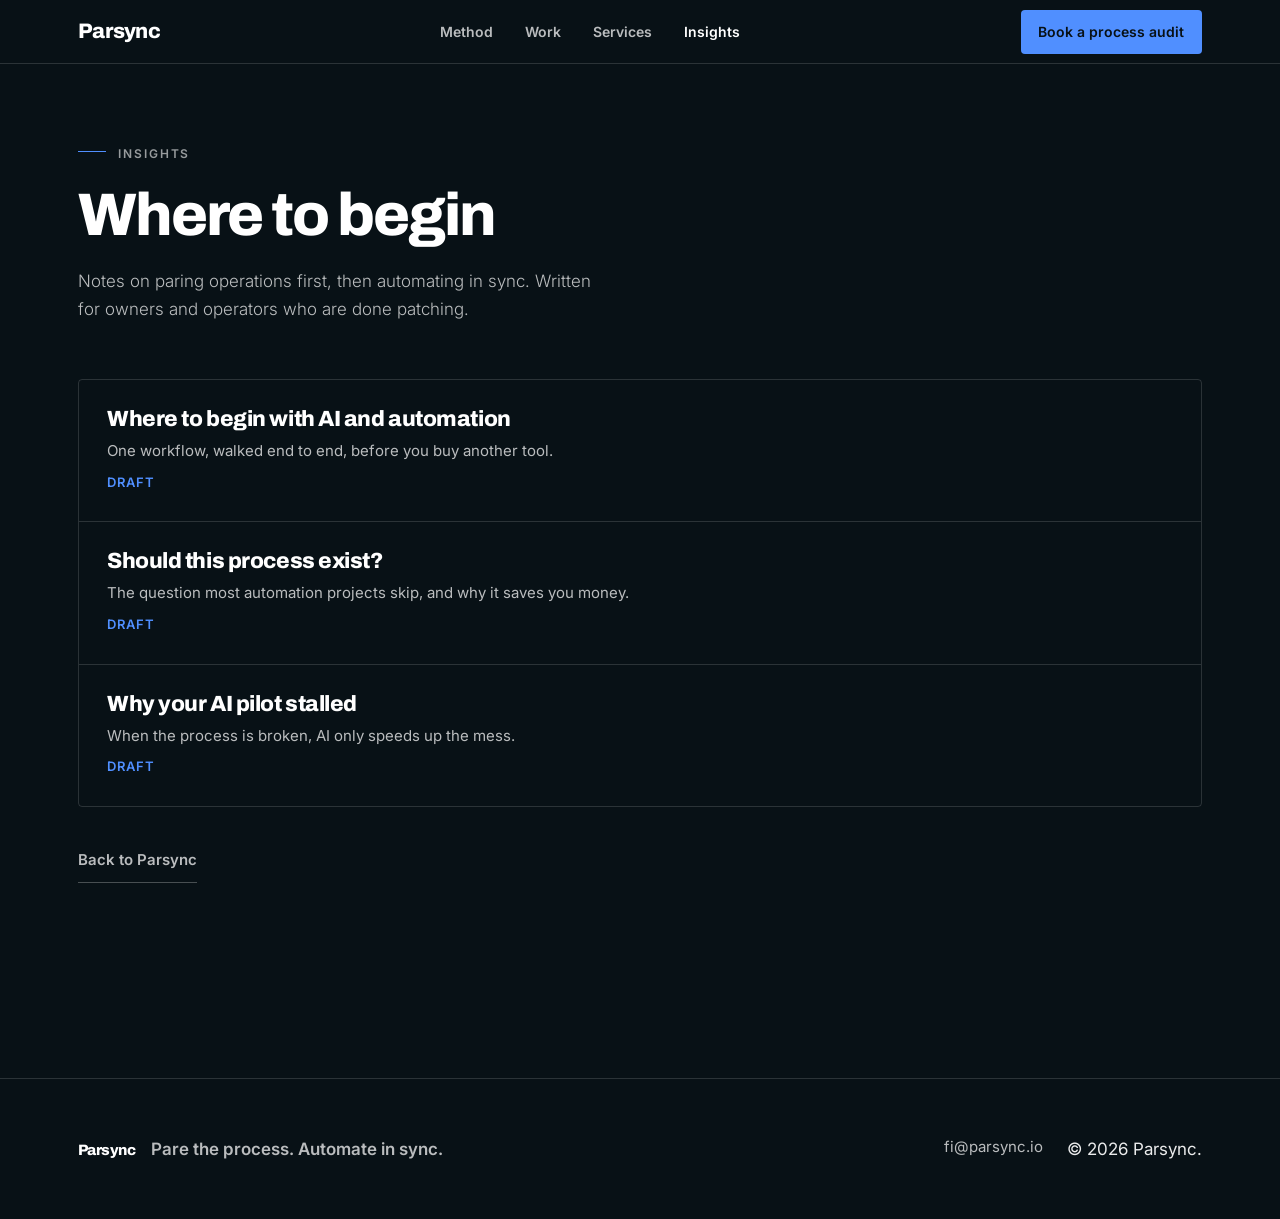
==== blog/index.html @ 7aa46195 "Add Work and Insights sections plus static blog placeholders. Homepage proof block links to the Flip" ====
<!DOCTYPE html>
<html lang="en">
<head>
<meta charset="utf-8">
<meta name="viewport" content="width=device-width, initial-scale=1">
<title>Insights | Parsync</title>
<meta name="description" content="Practical notes on business process re-engineering, AI, and automation for SMB owners and operators who need a place to start.">
<link rel="canonical" href="https://parsync.io/blog/">
<meta name="color-scheme" content="dark">
<meta name="theme-color" content="#081116">
<link rel="icon" href="data:image/svg+xml,%3Csvg xmlns='http://www.w3.org/2000/svg' viewBox='0 0 32 32'%3E%3Crect width='32' height='32' fill='%23081116'/%3E%3Cg fill='%23508FFF'%3E%3Crect x='7' y='6' width='3.4' height='20'/%3E%3Crect x='7' y='6' width='16' height='3.4'/%3E%3Crect x='19.6' y='6' width='3.4' height='11'/%3E%3Crect x='7' y='13.6' width='16' height='3.4'/%3E%3C/g%3E%3C/svg%3E">
<link rel="preconnect" href="https://fonts.googleapis.com">
<link rel="preconnect" href="https://fonts.gstatic.com" crossorigin>
<link rel="stylesheet" href="https://fonts.googleapis.com/css2?family=Archivo:wght@700;800&family=Inter:wght@300;400;600&display=swap">
<style>
  :root{
    --navy:#081116;--blue:#508FFF;--blue-tint:#7CABFF;--white:#FFFFFF;
    --w-92:rgba(255,255,255,.92);--w-72:rgba(255,255,255,.72);--w-58:rgba(255,255,255,.58);
    --rule:rgba(255,255,255,.14);--rule-strong:rgba(255,255,255,.26);
    --display:Archivo,"Helvetica Neue",Helvetica,Arial,sans-serif;
    --text:Inter,-apple-system,BlinkMacSystemFont,"Segoe UI",Helvetica,Arial,sans-serif;
    --t-hero:clamp(2.25rem,5.5vw,3.75rem);--t-m:clamp(1.75rem,3.6vw,2.75rem);
    --radius:4px;--nav-h:112px;--gutter:clamp(1.25rem,4vw,3rem);
    --section-y:clamp(4.5rem,9vw,8rem);
  }
  @media (min-width:48rem){ :root{ --nav-h:70px; } }
  *,*::before,*::after{box-sizing:border-box}
  body{margin:0;background:var(--navy);color:var(--w-92);font-family:var(--text);font-size:1.0625rem;line-height:1.65;-webkit-font-smoothing:antialiased}
  h1,h2{margin:0;font-family:var(--display);font-weight:800;letter-spacing:-.033em;line-height:1.05;color:var(--white);text-wrap:balance}
  p{margin:0}a{color:inherit}
  :focus-visible{outline:2px solid var(--blue);outline-offset:3px;border-radius:2px}
  .skip{position:absolute;left:var(--gutter);top:.75rem;z-index:80;transform:translateY(-200%);background:var(--blue);color:var(--navy);padding:.7rem 1.1rem;border-radius:var(--radius);font-size:.875rem;font-weight:600;text-decoration:none}
  .skip:focus{transform:none}
  .wrap{width:100%;max-width:1220px;margin:0 auto;padding-inline:var(--gutter)}
  [id]{scroll-margin-top:calc(var(--nav-h) + 1.5rem)}
  .eyebrow{display:flex;align-items:flex-start;gap:.75rem;margin:0;font-size:.75rem;font-weight:600;letter-spacing:.16em;text-transform:uppercase;color:var(--w-58)}
  .eyebrow::before{content:"";flex:none;width:28px;height:1px;margin-top:.6em;background:var(--blue)}
  .btn{display:inline-flex;align-items:center;justify-content:center;min-height:48px;padding:.6rem 1.5rem;font-size:.9375rem;font-weight:600;text-decoration:none;border-radius:var(--radius);background:var(--blue);color:var(--navy)}
  .btn:hover{background:var(--blue-tint)}
  .btn--nav{min-height:44px;padding:.4rem 1.1rem;font-size:.875rem}
  .link-quiet{display:inline-flex;align-items:center;min-height:44px;color:var(--w-72);text-decoration:none;border-bottom:1px solid var(--rule-strong);font-size:.9375rem;font-weight:600}
  .link-quiet:hover{color:var(--white);border-color:var(--blue)}
  .nav{position:sticky;top:0;z-index:60;background:var(--navy);border-bottom:1px solid var(--rule)}
  .nav__inner{display:grid;grid-template-columns:1fr auto;align-items:center;gap:.4rem 1rem;padding-block:.5rem}
  .wordmark{font-family:var(--display);font-size:1.3125rem;font-weight:800;letter-spacing:-.035em;color:var(--white);text-decoration:none}
  .nav__links{grid-column:1 / -1;grid-row:2;display:flex;flex-wrap:wrap;align-items:center;gap:1rem 1.25rem}
  .nav__links a{display:inline-flex;align-items:center;min-height:44px;font-size:.875rem;font-weight:600;color:var(--w-72);text-decoration:none}
  .nav__links a:hover,.nav__links a[aria-current="page"]{color:var(--white)}
  @media (min-width:48rem){
    .nav__inner{grid-template-columns:auto 1fr auto;padding-block:.6rem}
    .nav__inner .wordmark,.nav__inner .btn--nav,.nav__links{grid-row:1}
    .nav__inner .btn--nav{grid-column:3}
    .nav__links{grid-column:2;justify-content:center;gap:2rem}
  }
  .hero{padding-block:clamp(3rem,8vw,5rem)}
  .hero h1{margin-top:1.25rem;font-size:var(--t-hero);max-width:22ch}
  .hero__sub{margin-top:1.25rem;max-width:52ch;font-weight:300;color:var(--w-72)}
  .list{margin-top:clamp(2.5rem,5vw,3.5rem);border:1px solid var(--rule);border-radius:var(--radius);overflow:hidden}
  .list a{display:grid;gap:.5rem;padding:clamp(1.25rem,3vw,1.75rem);text-decoration:none;border-top:1px solid var(--rule);transition:background 200ms ease}
  .list a:first-child{border-top:0}
  .list a:hover{background:rgba(80,143,255,.06)}
  .list h2{font-size:clamp(1.125rem,2vw,1.375rem);letter-spacing:-.02em}
  .list p{font-size:.9375rem;color:var(--w-72);max-width:60ch}
  .list span{font-size:.8125rem;font-weight:600;letter-spacing:.08em;text-transform:uppercase;color:var(--blue)}
  .footer{border-top:1px solid var(--rule);padding-block:clamp(2.5rem,5vw,3.5rem);margin-top:var(--section-y)}
  .footer__grid{display:grid;gap:1rem}
  @media (min-width:48rem){ .footer__grid{grid-template-columns:auto 1fr auto;align-items:center} }
  .footer__tagline{font-weight:600;color:var(--w-72)}
  .footer__meta{display:flex;flex-wrap:wrap;gap:.5rem 1.5rem}
  .footer a{color:var(--w-72);text-decoration:none;font-size:.9375rem}
  .footer a:hover{color:var(--white)}
  .footer .wordmark{color:var(--white)}
  .hero__back{margin-top:2rem}
</style>
</head>
<body>
<a class="skip" href="#main">Skip to main content</a>
<header class="nav" id="nav">
  <div class="wrap nav__inner">
    <a class="wordmark" href="/">Parsync</a>
    <nav class="nav__links" aria-label="Primary">
      <a href="/#method">Method</a>
      <a href="/#work">Work</a>
      <a href="/#services">Services</a>
      <a href="/blog/" aria-current="page">Insights</a>
    </nav>
    <a class="btn btn--nav" href="https://calendar.app.google/tk7x2NYHYPZq2wYJ7">Book a process audit</a>
  </div>
</header>
<main id="main">
  <section class="hero">
    <div class="wrap">
      <p class="eyebrow">Insights</p>
      <h1 id="page-title">Where to begin</h1>
      <p class="hero__sub">Notes on paring operations first, then automating in sync. Written for owners and operators who are done patching.</p>
      <div class="list" aria-labelledby="page-title">
        <a href="/blog/where-to-begin-with-ai-and-automation.html">
          <h2>Where to begin with AI and automation</h2>
          <p>One workflow, walked end to end, before you buy another tool.</p>
          <span>Draft</span>
        </a>
        <a href="/blog/should-this-process-exist.html">
          <h2>Should this process exist?</h2>
          <p>The question most automation projects skip, and why it saves you money.</p>
          <span>Draft</span>
        </a>
        <a href="/blog/why-your-ai-pilot-stalled.html">
          <h2>Why your AI pilot stalled</h2>
          <p>When the process is broken, AI only speeds up the mess.</p>
          <span>Draft</span>
        </a>
      </div>
      <p class="hero__back"><a class="link-quiet" href="/">Back to Parsync</a></p>
    </div>
  </section>
</main>
<footer class="footer">
  <div class="wrap footer__grid">
    <p><a class="wordmark" href="/">Parsync</a></p>
    <p class="footer__tagline">Pare the process. Automate in sync.</p>
    <div class="footer__meta">
      <a href="mailto:fi@parsync.io">fi@parsync.io</a>
      <span>&#169; 2026 Parsync.</span>
    </div>
  </div>
</footer>
</body>
</html>
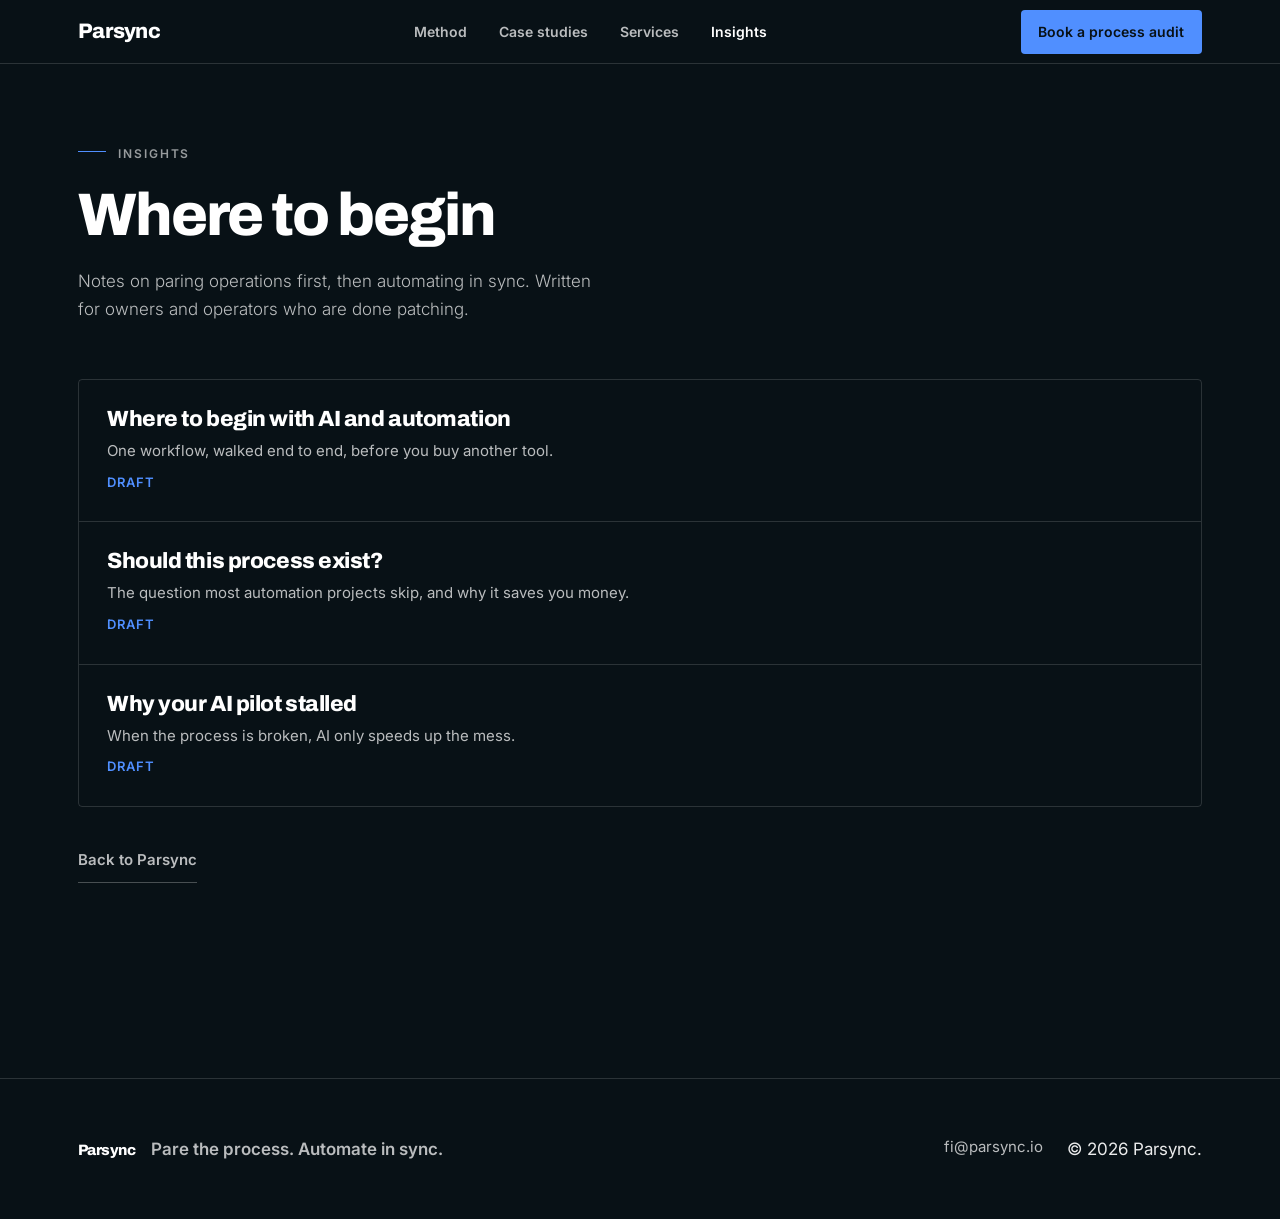
==== commit cda736df: "Add case studies section and skilled nursing referral write-up. Reframe Work as objective case studi" ====
--- a/blog/index.html
+++ b/blog/index.html
@@ -80,7 +80,7 @@
     <a class="wordmark" href="/">Parsync</a>
     <nav class="nav__links" aria-label="Primary">
       <a href="/#method">Method</a>
-      <a href="/#work">Work</a>
+      <a href="/#case-studies">Case studies</a>
       <a href="/#services">Services</a>
       <a href="/blog/" aria-current="page">Insights</a>
     </nav>
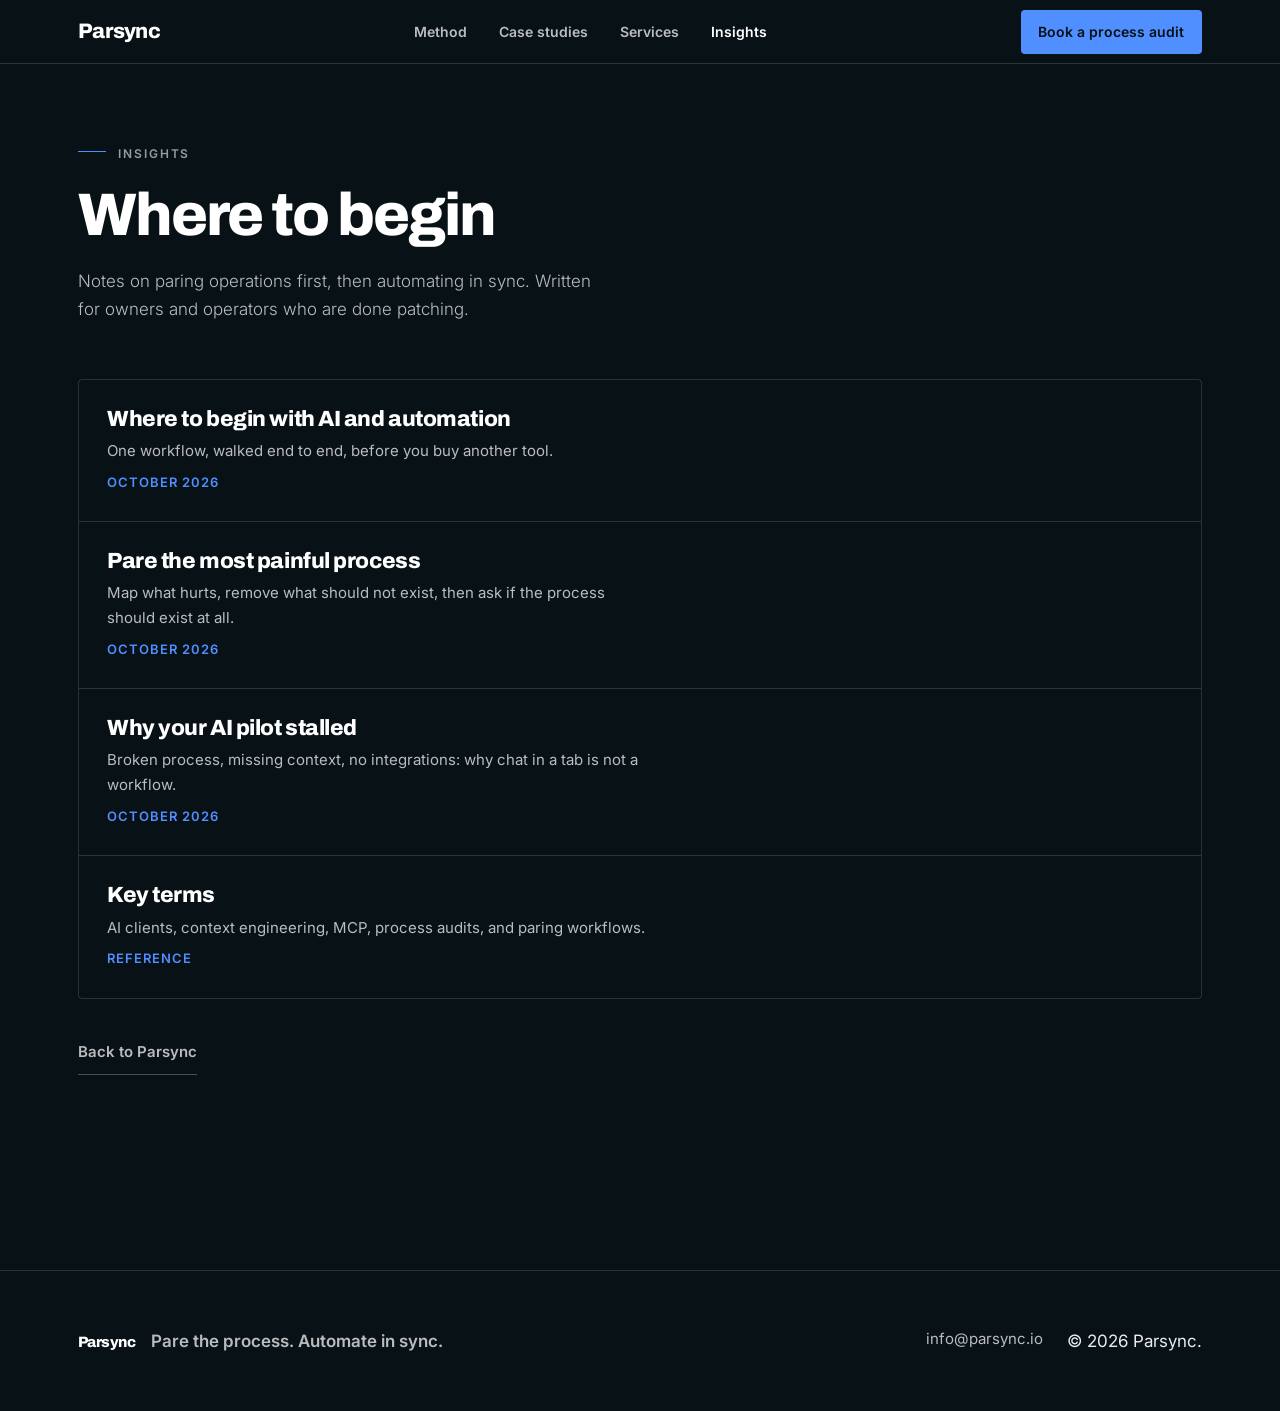
==== commit f1c7447a: "Publish Insights articles, glossary, and info@ contact. Replace draft blog placeholders with full ed" ====
--- a/blog/index.html
+++ b/blog/index.html
@@ -97,17 +97,22 @@
         <a href="/blog/where-to-begin-with-ai-and-automation.html">
           <h2>Where to begin with AI and automation</h2>
           <p>One workflow, walked end to end, before you buy another tool.</p>
-          <span>Draft</span>
+          <span>October 2026</span>
         </a>
         <a href="/blog/should-this-process-exist.html">
-          <h2>Should this process exist?</h2>
-          <p>The question most automation projects skip, and why it saves you money.</p>
-          <span>Draft</span>
+          <h2>Pare the most painful process</h2>
+          <p>Map what hurts, remove what should not exist, then ask if the process should exist at all.</p>
+          <span>October 2026</span>
         </a>
         <a href="/blog/why-your-ai-pilot-stalled.html">
           <h2>Why your AI pilot stalled</h2>
-          <p>When the process is broken, AI only speeds up the mess.</p>
-          <span>Draft</span>
+          <p>Broken process, missing context, no integrations: why chat in a tab is not a workflow.</p>
+          <span>October 2026</span>
+        </a>
+        <a href="/blog/glossary.html">
+          <h2>Key terms</h2>
+          <p>AI clients, context engineering, MCP, process audits, and paring workflows.</p>
+          <span>Reference</span>
         </a>
       </div>
       <p class="hero__back"><a class="link-quiet" href="/">Back to Parsync</a></p>
@@ -119,7 +124,7 @@
     <p><a class="wordmark" href="/">Parsync</a></p>
     <p class="footer__tagline">Pare the process. Automate in sync.</p>
     <div class="footer__meta">
-      <a href="mailto:fi@parsync.io">fi@parsync.io</a>
+      <a href="mailto:info@parsync.io">info@parsync.io</a>
       <span>&#169; 2026 Parsync.</span>
     </div>
   </div>
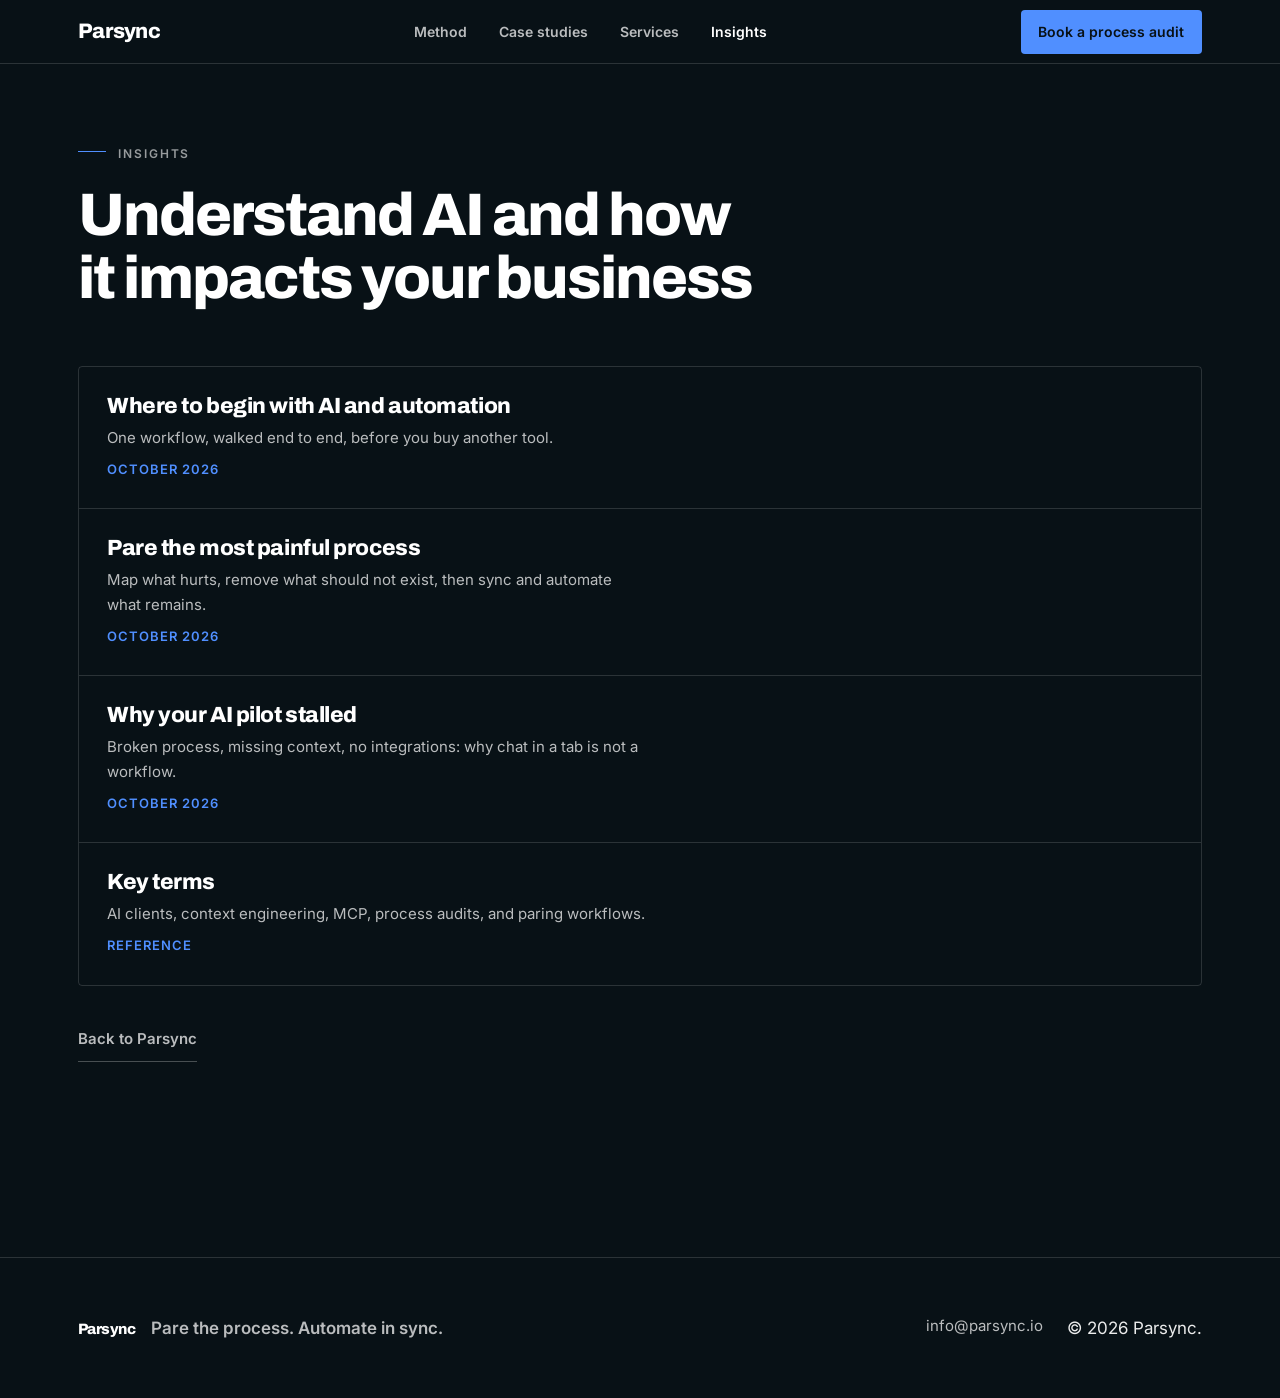
==== commit 259ec20b: "Polish homepage method copy and Insights hub teasers. Reframe the pare question for strategy-focused" ====
--- a/blog/index.html
+++ b/blog/index.html
@@ -4,7 +4,7 @@
 <meta charset="utf-8">
 <meta name="viewport" content="width=device-width, initial-scale=1">
 <title>Insights | Parsync</title>
-<meta name="description" content="Practical notes on business process re-engineering, AI, and automation for SMB owners and operators who need a place to start.">
+<meta name="description" content="Understand AI and how it impacts your business: paring operations first, AI clients as workflow multipliers, and practical notes for owners and operators.">
 <link rel="canonical" href="https://parsync.io/blog/">
 <meta name="color-scheme" content="dark">
 <meta name="theme-color" content="#081116">
@@ -53,7 +53,7 @@
     .nav__links{grid-column:2;justify-content:center;gap:2rem}
   }
   .hero{padding-block:clamp(3rem,8vw,5rem)}
-  .hero h1{margin-top:1.25rem;font-size:var(--t-hero);max-width:22ch}
+  .hero h1{margin-top:1.25rem;font-size:var(--t-hero);max-width:28ch}
   .hero__sub{margin-top:1.25rem;max-width:52ch;font-weight:300;color:var(--w-72)}
   .list{margin-top:clamp(2.5rem,5vw,3.5rem);border:1px solid var(--rule);border-radius:var(--radius);overflow:hidden}
   .list a{display:grid;gap:.5rem;padding:clamp(1.25rem,3vw,1.75rem);text-decoration:none;border-top:1px solid var(--rule);transition:background 200ms ease}
@@ -91,8 +91,7 @@
   <section class="hero">
     <div class="wrap">
       <p class="eyebrow">Insights</p>
-      <h1 id="page-title">Where to begin</h1>
-      <p class="hero__sub">Notes on paring operations first, then automating in sync. Written for owners and operators who are done patching.</p>
+      <h1 id="page-title">Understand AI and how it impacts your business</h1>
       <div class="list" aria-labelledby="page-title">
         <a href="/blog/where-to-begin-with-ai-and-automation.html">
           <h2>Where to begin with AI and automation</h2>
@@ -101,7 +100,7 @@
         </a>
         <a href="/blog/should-this-process-exist.html">
           <h2>Pare the most painful process</h2>
-          <p>Map what hurts, remove what should not exist, then ask if the process should exist at all.</p>
+          <p>Map what hurts, remove what should not exist, then sync and automate what remains.</p>
           <span>October 2026</span>
         </a>
         <a href="/blog/why-your-ai-pilot-stalled.html">
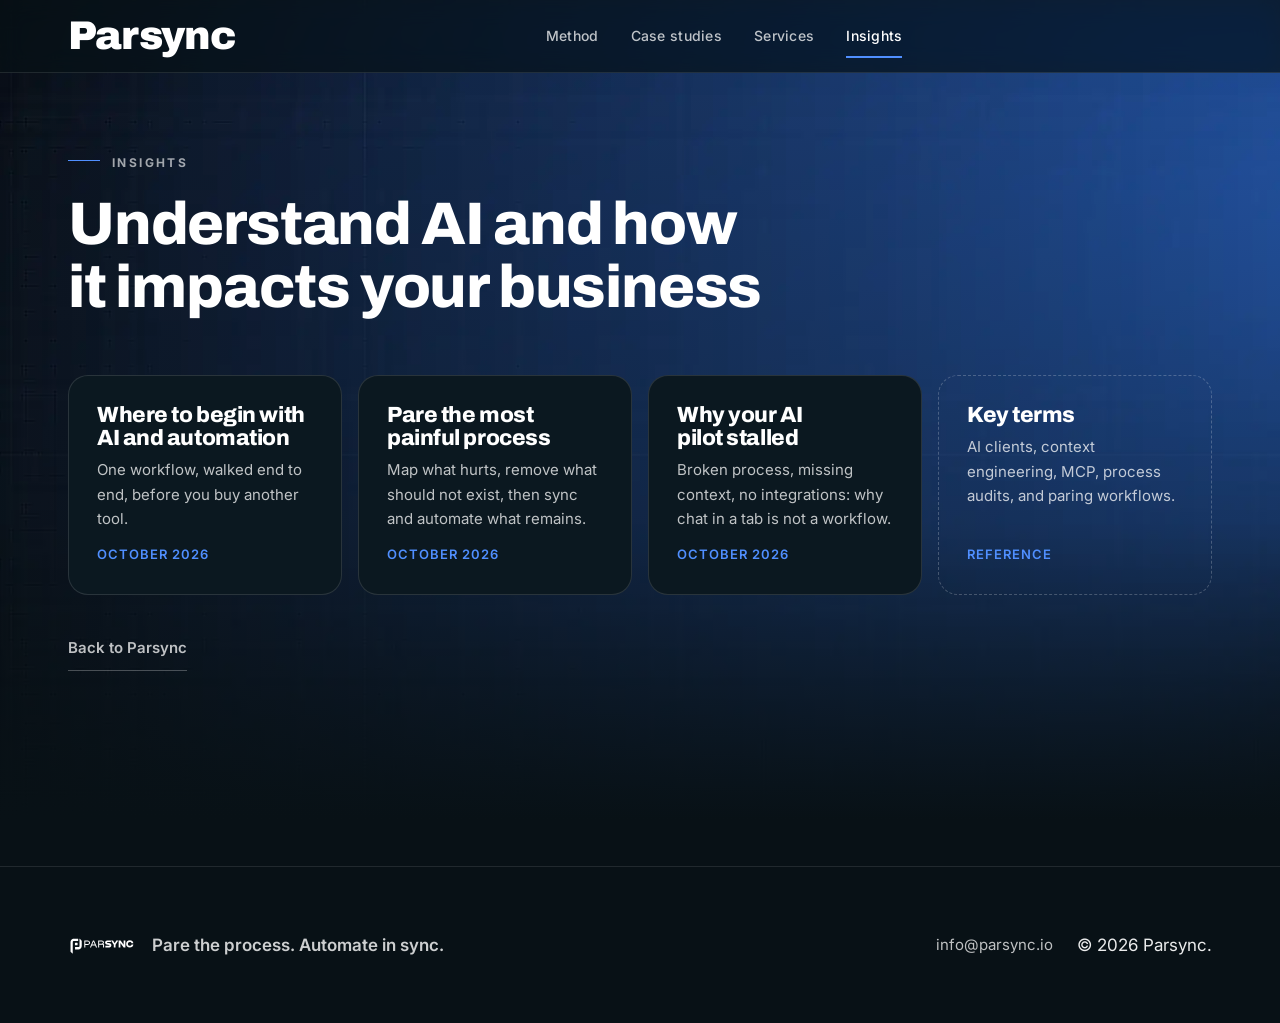
==== commit d3742edb: "Restyle blog, FlipTide and skilled-nursing pages to the new design - Add assets/site.css: shared lay" ====
--- a/blog/index.html
+++ b/blog/index.html
@@ -8,10 +8,10 @@
 <link rel="canonical" href="https://parsync.io/blog/">
 <meta name="color-scheme" content="dark">
 <meta name="theme-color" content="#081116">
-<link rel="icon" href="data:image/svg+xml,%3Csvg xmlns='http://www.w3.org/2000/svg' viewBox='0 0 32 32'%3E%3Crect width='32' height='32' fill='%23081116'/%3E%3Cg fill='%23508FFF'%3E%3Crect x='7' y='6' width='3.4' height='20'/%3E%3Crect x='7' y='6' width='16' height='3.4'/%3E%3Crect x='19.6' y='6' width='3.4' height='11'/%3E%3Crect x='7' y='13.6' width='16' height='3.4'/%3E%3C/g%3E%3C/svg%3E">
+<link rel="icon" href="/assets/favicon.svg" type="image/svg+xml">
 <link rel="preconnect" href="https://fonts.googleapis.com">
 <link rel="preconnect" href="https://fonts.gstatic.com" crossorigin>
-<link rel="stylesheet" href="https://fonts.googleapis.com/css2?family=Archivo:wght@700;800&family=Inter:wght@300;400;600&display=swap">
+<link rel="stylesheet" href="https://fonts.googleapis.com/css2?family=Archivo:wght@300;400;700;800;900&family=Inter:wght@300;400;500;600;700&display=swap">
 <style>
   :root{
     --navy:#081116;--blue:#508FFF;--blue-tint:#7CABFF;--white:#FFFFFF;
@@ -72,6 +72,7 @@
   .footer .wordmark{color:var(--white)}
   .hero__back{margin-top:2rem}
 </style>
+<link rel="stylesheet" href="/assets/site.css">
 </head>
 <body>
 <a class="skip" href="#main">Skip to main content</a>
@@ -84,7 +85,6 @@
       <a href="/#services">Services</a>
       <a href="/blog/" aria-current="page">Insights</a>
     </nav>
-    <a class="btn btn--nav" href="https://calendar.app.google/tk7x2NYHYPZq2wYJ7">Book a process audit</a>
   </div>
 </header>
 <main id="main">
@@ -120,7 +120,7 @@
 </main>
 <footer class="footer">
   <div class="wrap footer__grid">
-    <p><a class="wordmark" href="/">Parsync</a></p>
+    <p><a class="footer__logo" href="/" aria-label="Parsync, home"><img src="/assets/logo-white.svg" alt="Parsync" width="67" height="22"></a></p>
     <p class="footer__tagline">Pare the process. Automate in sync.</p>
     <div class="footer__meta">
       <a href="mailto:info@parsync.io">info@parsync.io</a>
--- a/assets/site.css
+++ b/assets/site.css
@@ -0,0 +1,205 @@
+/* ============================================================
+   Parsync shared styles: October 2026 design pass.
+
+   Loaded AFTER each page's own <style> block, so it re-skins the
+   existing class names (nav, hero, section, btn, eyebrow, cards,
+   footer) in the new system without touching page content.
+   index.html carries the same tokens inline.
+   ============================================================ */
+
+:root{
+  /* Brand */
+  --navy:#081116;
+  --surface:#0B1820;
+  --blue:#508FFF;
+  --blue-tint:#7CABFF;
+  --deep:#003185;
+  --paper:#F2F2F2;
+  --white:#FFFFFF;
+
+  /* Accents */
+  --signal:#FFB23F;   /* primary CTA only. Navy text on it. */
+  --sand:#F2D4A2;     /* quiet highlights: key line, tags, markers */
+
+  /* Text + lines (labels lifted to 62% for contrast) */
+  --w-58:rgba(255,255,255,.62);
+  --w-72:rgba(255,255,255,.74);
+  --rule:rgba(255,255,255,.12);
+  --rule-strong:rgba(255,255,255,.26);
+  --n-72:rgba(8,17,22,.76);
+  --n-rule:rgba(8,17,22,.10);
+
+  --blue-04:transparent;
+  --blue-05:rgba(80,143,255,.06);
+
+  --radius:10px;
+  --r-card:22px;
+  --nav-h:84px;
+}
+
+/* ---------- Page ground: soft glow band behind the top of every page ---------- */
+body{
+  background-color:var(--navy);
+  background-image:
+    linear-gradient(180deg,rgba(8,17,22,0) 0,rgba(8,17,22,.35) 520px,var(--navy) 820px),
+    url(/assets/bg-soft.webp);
+  background-repeat:no-repeat,no-repeat;
+  background-position:top center,top center;
+  background-size:100% 100%,max(100%,1458px) auto;
+}
+
+h1,h2,h3{letter-spacing:-.02em}
+h1{font-weight:800}
+
+.wrap{max-width:1240px}
+
+/* ---------- Nav ---------- */
+.nav{
+  background:rgba(8,17,22,.72);
+  border-bottom:1px solid rgba(255,255,255,.10);
+}
+@supports (backdrop-filter:blur(2px)){
+  .nav{-webkit-backdrop-filter:saturate(140%) blur(12px);backdrop-filter:saturate(140%) blur(12px)}
+}
+.nav.is-scrolled{background:rgba(8,17,22,.9)}
+.nav__inner{padding-block:12px}
+@media (min-width:48rem){ .nav__inner{padding-block:14px} }
+.wordmark{
+  font-family:var(--display);
+  font-size:40px;line-height:1;font-weight:900;letter-spacing:-.02em;
+  color:var(--white);text-decoration:none;
+}
+.wordmark:hover{color:var(--white);text-decoration:none}
+.nav__links{flex-wrap:wrap;column-gap:1.25rem}
+@media (min-width:48rem){ .nav__links{column-gap:2rem} }
+.nav__links a{font-weight:500;letter-spacing:.02em}
+.nav__links a[aria-current]{color:var(--white);box-shadow:inset 0 -2px 0 var(--blue)}
+.btn--nav{display:none}
+
+/* ---------- Eyebrow ---------- */
+.eyebrow{font-weight:700;letter-spacing:.2em;color:var(--w-58)}
+.eyebrow::before{width:32px}
+.section--light .eyebrow{color:rgba(8,17,22,.66)}
+.section--light .eyebrow::before{background:var(--deep)}
+
+/* ---------- Buttons and links ---------- */
+.btn{
+  gap:12px;min-height:52px;padding:0 26px;
+  border-radius:var(--radius);
+  background:var(--signal);color:var(--navy);
+  font-weight:700;font-size:15px;letter-spacing:0;
+  transition:filter 200ms ease,border-color 200ms ease,color 200ms ease,background 200ms ease;
+}
+.btn::after{content:"\2192";content:"\2192" / "";font-weight:700}
+.btn:hover{background:var(--signal);color:var(--navy);filter:brightness(1.08) saturate(1.05);text-decoration:none}
+.btn--ghost{
+  background:rgba(8,17,22,.45);color:var(--white);border:1px solid rgba(255,255,255,.4);font-weight:600;
+}
+.btn--ghost::after{content:none}
+.btn--ghost:hover{background:rgba(8,17,22,.45);color:var(--white);border-color:var(--blue);filter:none}
+.btn--copy{
+  min-height:44px;padding:0 16px;font-size:13px;font-weight:600;
+  background:transparent;color:var(--white);border:1px solid var(--rule-strong);
+}
+.btn--copy::after{content:none}
+.btn--copy:hover{background:rgba(80,143,255,.08);color:var(--white);border-color:var(--blue);filter:none}
+.btn--copy.is-copied{border-color:var(--blue);color:var(--blue)}
+
+.link-quiet{gap:10px}
+
+/* ---------- Sections ---------- */
+.section{border-top-color:rgba(255,255,255,.10)}
+.section--tinted{
+  background-color:transparent;
+  background-image:radial-gradient(rgba(80,143,255,.18) 1px,transparent 1.3px);
+  background-size:18px 18px;
+}
+.section--light{
+  background-color:var(--paper);
+  background-image:radial-gradient(rgba(0,49,133,.12) 1px,transparent 1.3px);
+  background-size:18px 18px;
+}
+
+/* Case-study and blog-index heroes sit on the page's glow band */
+.hero{background-image:none;position:relative}
+
+/* ---------- Case pages ---------- */
+.facts{
+  border-radius:var(--r-card);overflow:hidden;
+  background:rgba(255,255,255,.12);border-color:rgba(255,255,255,.16);
+}
+.fact{background:rgba(8,17,22,.62);-webkit-backdrop-filter:blur(16px);backdrop-filter:blur(16px)}
+.fact dt{color:var(--blue);font-weight:700}
+
+.ask{color:var(--sand)}
+.note{color:var(--white)}
+
+.cut-card{
+  border-radius:var(--r-card);background:var(--surface);border-color:rgba(255,255,255,.12);
+}
+.cuts>.cut-card:first-child h3::before,
+.cuts>.cut-card:last-child h3::before{
+  content:"";display:inline-block;width:12px;height:12px;margin-right:14px;vertical-align:.12em;border-radius:3px;
+}
+.cuts>.cut-card:first-child h3::before{border:2px dashed rgba(255,255,255,.4)}
+.cuts>.cut-card:last-child h3::before{background:var(--blue)}
+
+.step{border-top-color:rgba(255,255,255,.12)}
+.step__num{font-size:20px;font-weight:900}
+
+.code-panel{border-radius:16px;background:rgba(8,17,22,.7);border-color:rgba(255,255,255,.14)}
+.install-path{border-top-color:var(--blue)}
+
+.plans{border-radius:var(--r-card);overflow:hidden}
+.plan--hero{border-top-color:var(--sand);background:#FFFFFF;box-shadow:inset 0 0 0 2px var(--sand)}
+.plan__tag{background:var(--sand);color:var(--navy);border-radius:999px;padding:6px 12px;font-weight:700}
+
+/* ---------- Closing CTA on the bright gradient ---------- */
+.cta{
+  position:relative;overflow:hidden;
+  background:var(--deep) url(/assets/bg-bright.webp) center/cover no-repeat;
+}
+.cta::before{
+  content:"";position:absolute;inset:0;pointer-events:none;
+  background:linear-gradient(180deg,rgba(8,17,22,.55) 0%,rgba(8,17,22,.15) 55%,rgba(8,17,22,0) 100%);
+}
+.cta > .wrap{position:relative}
+.cta p{color:rgba(255,255,255,.92)}
+.cta .cta__note{color:rgba(255,255,255,.86)}
+.cta .btn{box-shadow:0 8px 24px rgba(8,17,22,.35);min-height:56px;padding:0 30px;font-size:16px}
+.cta .link-quiet{color:var(--white);border-color:rgba(255,255,255,.5)}
+
+/* ---------- Blog index ---------- */
+.list{
+  border:0;border-radius:0;overflow:visible;
+  display:grid;gap:16px;grid-template-columns:repeat(auto-fit,minmax(min(260px,100%),1fr));
+}
+.list a{
+  border:1px solid rgba(255,255,255,.12);border-radius:20px;background:var(--surface);
+  padding:28px;min-height:220px;align-content:start;grid-template-rows:auto 1fr auto;
+  transition:border-color 200ms ease;
+}
+.list a:first-child{border-top:1px solid rgba(255,255,255,.12)}
+.list a:hover{background:var(--surface);border-color:rgba(80,143,255,.55)}
+.list a:last-child{border-style:dashed;border-color:rgba(255,255,255,.22);background:transparent}
+
+/* ---------- Articles ---------- */
+.article__meta{color:var(--blue);font-weight:700}
+.article__deck{color:rgba(255,255,255,.8)}
+.glossary-mini{border-radius:20px;background:var(--surface);border-color:rgba(255,255,255,.12)}
+.terms{border-radius:var(--r-card);border-color:rgba(255,255,255,.12)}
+.term{background:var(--surface)}
+.term:target{box-shadow:inset 3px 0 0 var(--sand)}
+.article__cta{
+  border:1px solid rgba(255,255,255,.12);border-radius:var(--r-card);
+  padding:28px clamp(24px,3vw,40px);
+  background:var(--surface);
+}
+
+/* ---------- Footer ---------- */
+.footer{border-top-color:rgba(255,255,255,.10)}
+.footer__logo{display:inline-flex;align-items:center;min-height:44px}
+.footer__logo img{height:22px;width:auto;display:block}
+.footer__tagline{color:rgba(255,255,255,.8)}
+.footer__meta{display:flex;flex-wrap:wrap;align-items:center;gap:.5rem 1.5rem}
+.glossary-mini dd{margin-left:0}
